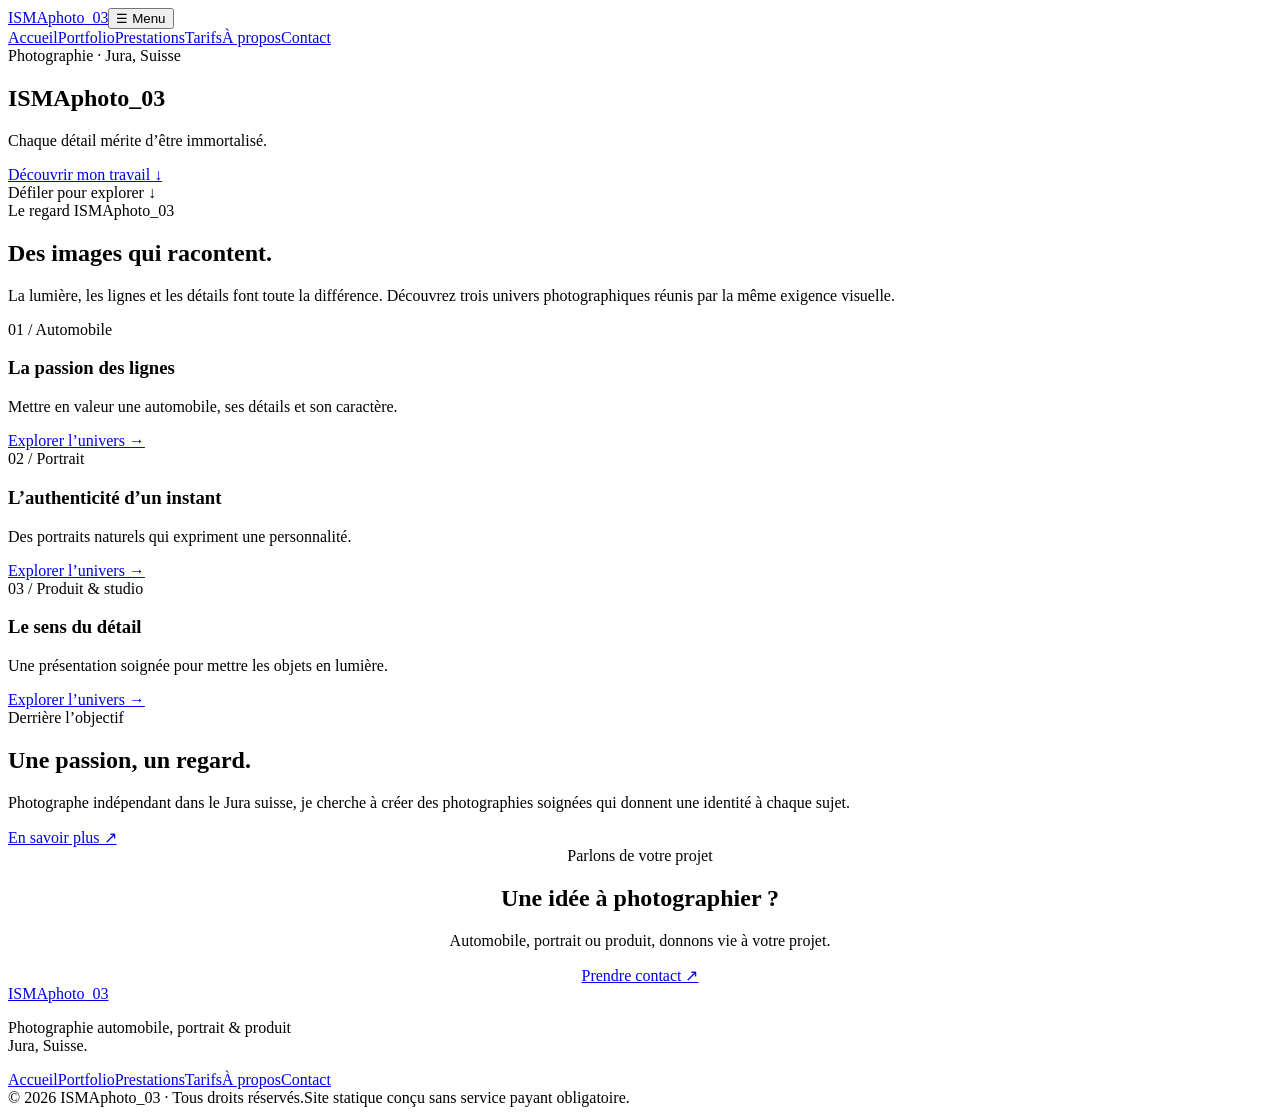
==== index.html @ d9acc0a9 "Add files via upload" ====
<!doctype html><html lang="fr-CH"><head><meta charset="utf-8"><meta name="viewport" content="width=device-width, initial-scale=1"><meta name="theme-color" content="#101113"><meta name="description" content="Photographe indépendant dans le Jura suisse, ISMAphoto_03 : automobile, portrait, photographie de produits."><title>Accueil | ISMAphoto_03</title><link rel="stylesheet" href="assets/style.css"><link rel="icon" href="assets/favicon.svg" type="image/svg+xml"></head><body><header class="header "><div class="container nav"><a class="brand" href="index.html" aria-label="Retour à l’accueil">ISMA<span>photo</span>_03</a><button class="menu-toggle" aria-label="Ouvrir le menu" aria-expanded="false" aria-controls="navigation">☰ Menu</button><nav id="navigation" class="nav-links" aria-label="Navigation principale"><a href="index.html" aria-current="page">Accueil</a><a href="portfolio.html" >Portfolio</a><a href="prestations.html" >Prestations</a><a href="tarifs.html" >Tarifs</a><a href="apropos.html" >À propos</a><a href="contact.html" >Contact</a></nav></div></header><main><section class="hero"><div class="hero-content"><span class="eyebrow">Photographie · Jura, Suisse</span><h1>ISMAphoto_03</h1><p class="lead">Chaque détail mérite d’être immortalisé.</p><a href="#univers" class="btn">Découvrir mon travail ↓</a></div><span class="scroll-hint">Défiler pour explorer ↓</span></section><section id="univers" class="section"><div class="container"><div class="section-intro"><span class="eyebrow">Le regard ISMAphoto_03</span><h2>Des images qui racontent.</h2><p class="muted">La lumière, les lignes et les détails font toute la différence. Découvrez trois univers photographiques réunis par la même exigence visuelle.</p></div><div class="grid"><article class="card"><div class="media visual-auto"></div><div class="body"><span class="tag">01 / Automobile</span><h3>La passion des lignes</h3><p>Mettre en valeur une automobile, ses détails et son caractère.</p><a class="small-link" href="portfolio.html#automobile">Explorer l’univers →</a></div></article><article class="card"><div class="media visual-portrait"></div><div class="body"><span class="tag">02 / Portrait</span><h3>L’authenticité d’un instant</h3><p>Des portraits naturels qui expriment une personnalité.</p><a class="small-link" href="portfolio.html#portrait">Explorer l’univers →</a></div></article><article class="card"><div class="media visual-product"></div><div class="body"><span class="tag">03 / Produit &amp; studio</span><h3>Le sens du détail</h3><p>Une présentation soignée pour mettre les objets en lumière.</p><a class="small-link" href="portfolio.html#produit">Explorer l’univers →</a></div></article></div></div></section><section class="section alt"><div class="container split"><div class="split-art" role="img" aria-label="Illustration automobile temporaire"></div><div><span class="eyebrow">Derrière l’objectif</span><h2>Une passion, un regard.</h2><p class="muted">Photographe indépendant dans le Jura suisse, je cherche à créer des photographies soignées qui donnent une identité à chaque sujet.</p><a class="btn outline" href="apropos.html">En savoir plus ↗</a></div></div></section><section class="section alt"><div class="container" style="text-align:center"><span class="eyebrow">Parlons de votre projet</span><h2>Une idée à photographier ?</h2><p class="muted">Automobile, portrait ou produit, donnons vie à votre projet.</p><a class="btn" href="contact.html">Prendre contact ↗</a></div></section></main><footer class="footer"><div class="container"><div class="footer-main"><div><a class="brand" href="index.html">ISMA<span>photo</span>_03</a><p class="muted">Photographie automobile, portrait &amp; produit<br>Jura, Suisse.</p></div><nav class="footer-nav" aria-label="Liens secondaires"><a href="index.html" aria-current="page">Accueil</a><a href="portfolio.html" >Portfolio</a><a href="prestations.html" >Prestations</a><a href="tarifs.html" >Tarifs</a><a href="apropos.html" >À propos</a><a href="contact.html" >Contact</a></nav></div><div class="footer-bottom"><span>© <span id="year">2026</span> ISMAphoto_03 · Tous droits réservés.</span><span>Site statique conçu sans service payant obligatoire.</span></div></div></footer><script src="assets/script.js" defer></script><script>document.getElementById('year').textContent=new Date().getFullYear()</script></body></html>
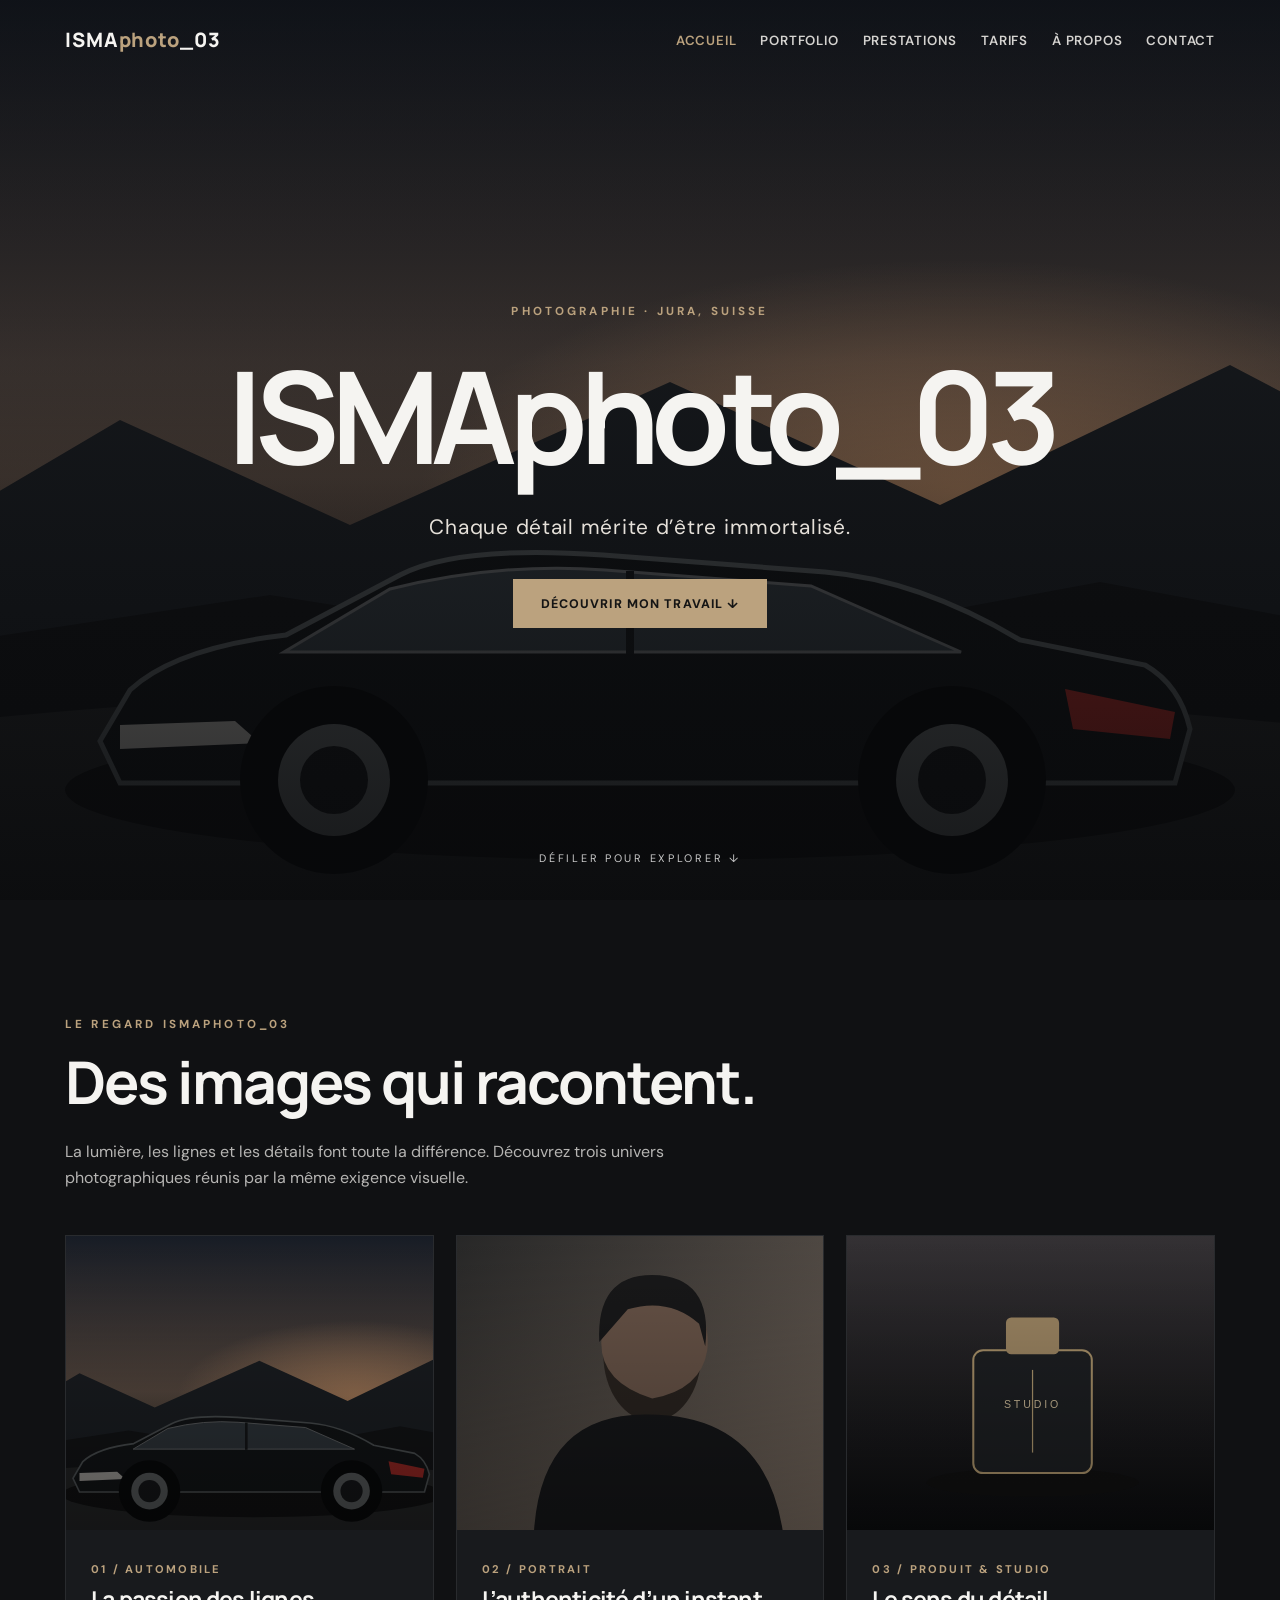
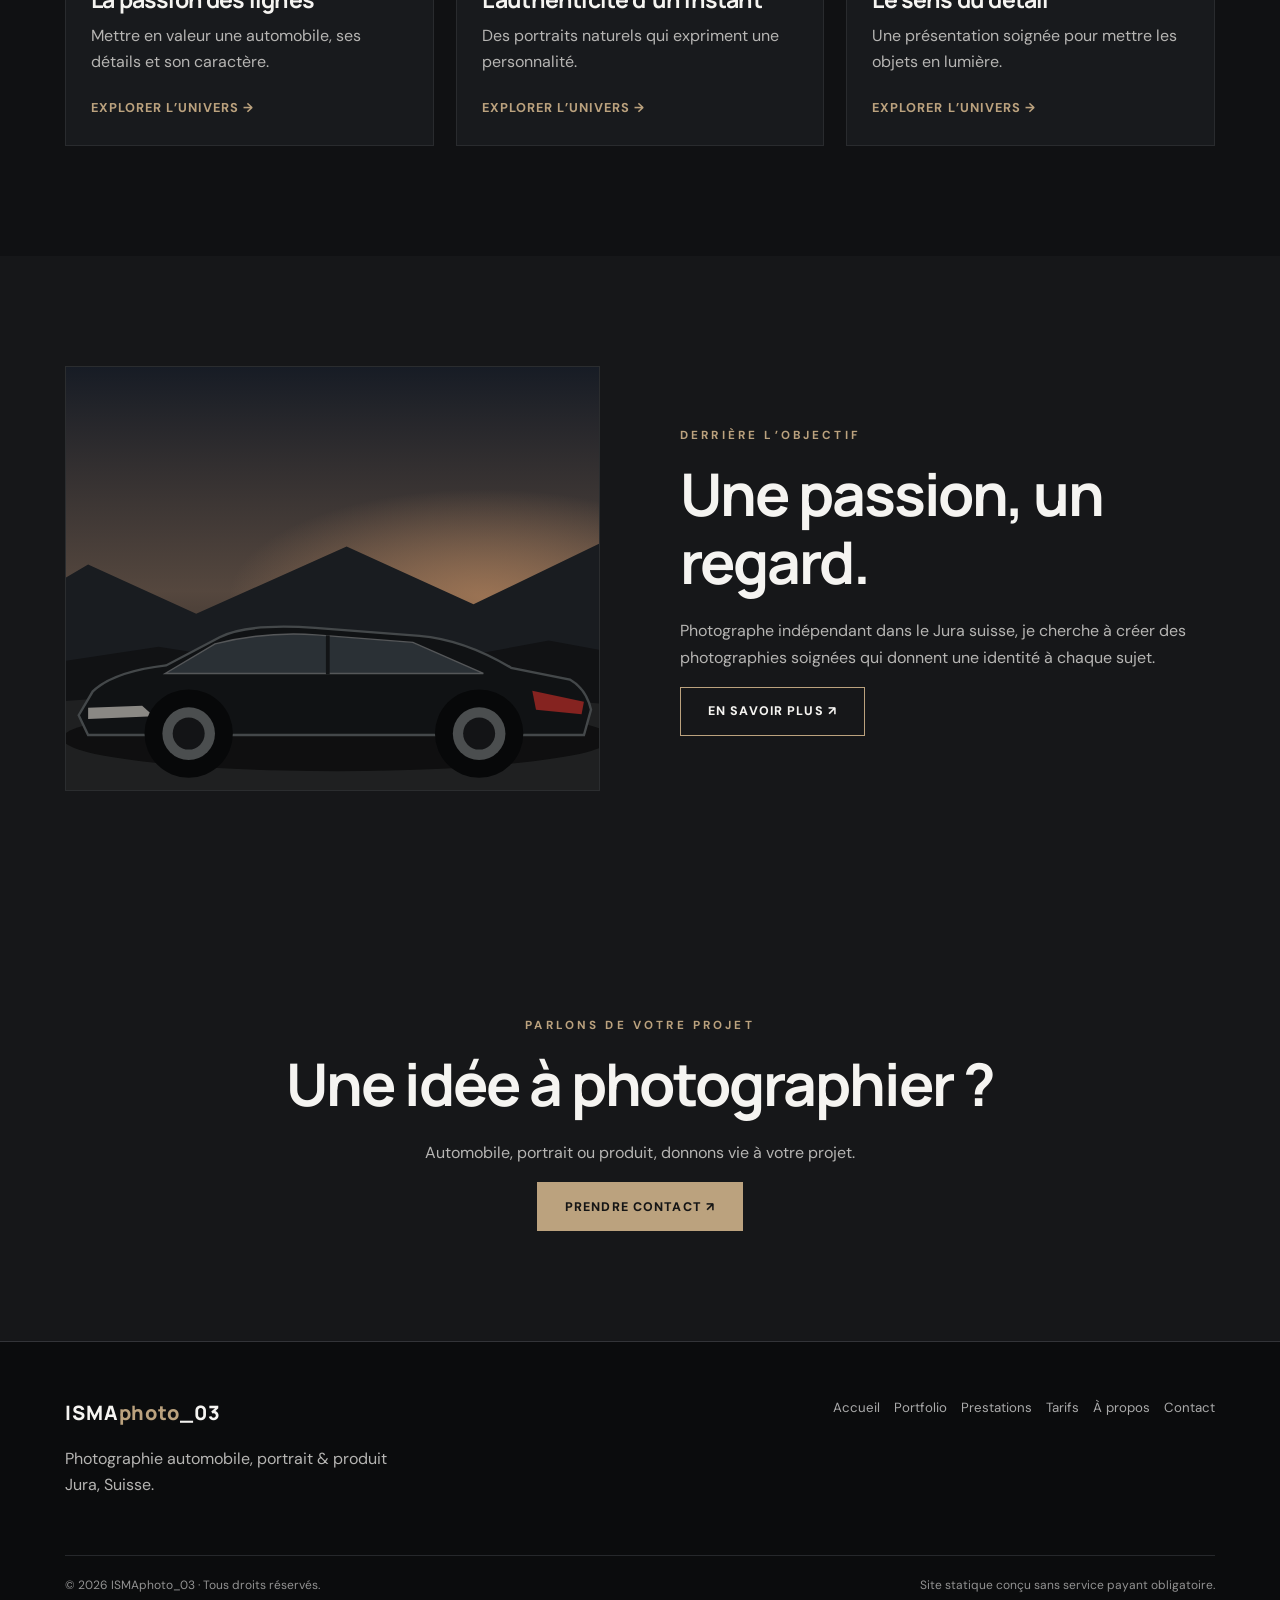
==== commit c06cb06f: "Add files via upload" ====
--- a/index.html
+++ b/index.html
@@ -1 +1,24 @@
-<!doctype html><html lang="fr-CH"><head><meta charset="utf-8"><meta name="viewport" content="width=device-width, initial-scale=1"><meta name="theme-color" content="#101113"><meta name="description" content="Photographe indépendant dans le Jura suisse, ISMAphoto_03 : automobile, portrait, photographie de produits."><title>Accueil | ISMAphoto_03</title><link rel="stylesheet" href="assets/style.css"><link rel="icon" href="assets/favicon.svg" type="image/svg+xml"></head><body><header class="header "><div class="container nav"><a class="brand" href="index.html" aria-label="Retour à l’accueil">ISMA<span>photo</span>_03</a><button class="menu-toggle" aria-label="Ouvrir le menu" aria-expanded="false" aria-controls="navigation">☰ Menu</button><nav id="navigation" class="nav-links" aria-label="Navigation principale"><a href="index.html" aria-current="page">Accueil</a><a href="portfolio.html" >Portfolio</a><a href="prestations.html" >Prestations</a><a href="tarifs.html" >Tarifs</a><a href="apropos.html" >À propos</a><a href="contact.html" >Contact</a></nav></div></header><main><section class="hero"><div class="hero-content"><span class="eyebrow">Photographie · Jura, Suisse</span><h1>ISMAphoto_03</h1><p class="lead">Chaque détail mérite d’être immortalisé.</p><a href="#univers" class="btn">Découvrir mon travail ↓</a></div><span class="scroll-hint">Défiler pour explorer ↓</span></section><section id="univers" class="section"><div class="container"><div class="section-intro"><span class="eyebrow">Le regard ISMAphoto_03</span><h2>Des images qui racontent.</h2><p class="muted">La lumière, les lignes et les détails font toute la différence. Découvrez trois univers photographiques réunis par la même exigence visuelle.</p></div><div class="grid"><article class="card"><div class="media visual-auto"></div><div class="body"><span class="tag">01 / Automobile</span><h3>La passion des lignes</h3><p>Mettre en valeur une automobile, ses détails et son caractère.</p><a class="small-link" href="portfolio.html#automobile">Explorer l’univers →</a></div></article><article class="card"><div class="media visual-portrait"></div><div class="body"><span class="tag">02 / Portrait</span><h3>L’authenticité d’un instant</h3><p>Des portraits naturels qui expriment une personnalité.</p><a class="small-link" href="portfolio.html#portrait">Explorer l’univers →</a></div></article><article class="card"><div class="media visual-product"></div><div class="body"><span class="tag">03 / Produit &amp; studio</span><h3>Le sens du détail</h3><p>Une présentation soignée pour mettre les objets en lumière.</p><a class="small-link" href="portfolio.html#produit">Explorer l’univers →</a></div></article></div></div></section><section class="section alt"><div class="container split"><div class="split-art" role="img" aria-label="Illustration automobile temporaire"></div><div><span class="eyebrow">Derrière l’objectif</span><h2>Une passion, un regard.</h2><p class="muted">Photographe indépendant dans le Jura suisse, je cherche à créer des photographies soignées qui donnent une identité à chaque sujet.</p><a class="btn outline" href="apropos.html">En savoir plus ↗</a></div></div></section><section class="section alt"><div class="container" style="text-align:center"><span class="eyebrow">Parlons de votre projet</span><h2>Une idée à photographier ?</h2><p class="muted">Automobile, portrait ou produit, donnons vie à votre projet.</p><a class="btn" href="contact.html">Prendre contact ↗</a></div></section></main><footer class="footer"><div class="container"><div class="footer-main"><div><a class="brand" href="index.html">ISMA<span>photo</span>_03</a><p class="muted">Photographie automobile, portrait &amp; produit<br>Jura, Suisse.</p></div><nav class="footer-nav" aria-label="Liens secondaires"><a href="index.html" aria-current="page">Accueil</a><a href="portfolio.html" >Portfolio</a><a href="prestations.html" >Prestations</a><a href="tarifs.html" >Tarifs</a><a href="apropos.html" >À propos</a><a href="contact.html" >Contact</a></nav></div><div class="footer-bottom"><span>© <span id="year">2026</span> ISMAphoto_03 · Tous droits réservés.</span><span>Site statique conçu sans service payant obligatoire.</span></div></div></footer><script src="assets/script.js" defer></script><script>document.getElementById('year').textContent=new Date().getFullYear()</script></body></html>+<!doctype html><html lang="fr-CH"><head><meta charset="utf-8"><meta name="viewport" content="width=device-width, initial-scale=1"><meta name="theme-color" content="#101113"><meta name="description" content="Photographe indépendant dans le Jura suisse, ISMAphoto_03 : automobile, portrait, photographie de produits."><title>Accueil | ISMAphoto_03</title><link rel="stylesheet" href="assets/style.css"><link rel="icon" href="assets/favicon.svg" type="image/svg+xml"></head><body><header class="header "><div class="container nav"><a class="brand" href="index.html" aria-label="Retour à l’accueil">ISMA<span>photo</span>_03</a><button class="menu-toggle" aria-label="Ouvrir le menu" aria-expanded="false" aria-controls="navigation">☰ Menu</button><nav id="navigation" class="nav-links" aria-label="Navigation principale"><a href="index.html" aria-current="page">Accueil</a><a href="portfolio.html" >Portfolio</a><a href="prestations.html" >Prestations</a><a href="tarifs.html" >Tarifs</a><a href="apropos.html" >À propos</a><a href="contact.html" >Contact</a></nav></div></header><main><section class="hero" id="hero-accueil" aria-label="Photographie principale ISMAphoto_03"><div class="hero-content"><span class="eyebrow">Photographie · Jura, Suisse</span><h1>ISMAphoto_03</h1><p class="lead">Chaque détail mérite d’être immortalisé.</p><a href="#univers" class="btn">Découvrir mon travail ↓</a></div><span class="scroll-hint">Défiler pour explorer ↓</span></section><section id="univers" class="section"><div class="container"><div class="section-intro"><span class="eyebrow">Le regard ISMAphoto_03</span><h2>Des images qui racontent.</h2><p class="muted">La lumière, les lignes et les détails font toute la différence. Découvrez trois univers photographiques réunis par la même exigence visuelle.</p></div><div class="grid"><article class="card"><div class="media visual-auto"></div><div class="body"><span class="tag">01 / Automobile</span><h3>La passion des lignes</h3><p>Mettre en valeur une automobile, ses détails et son caractère.</p><a class="small-link" href="portfolio.html#automobile">Explorer l’univers →</a></div></article><article class="card"><div class="media visual-portrait"></div><div class="body"><span class="tag">02 / Portrait</span><h3>L’authenticité d’un instant</h3><p>Des portraits naturels qui expriment une personnalité.</p><a class="small-link" href="portfolio.html#portrait">Explorer l’univers →</a></div></article><article class="card"><div class="media visual-product"></div><div class="body"><span class="tag">03 / Produit &amp; studio</span><h3>Le sens du détail</h3><p>Une présentation soignée pour mettre les objets en lumière.</p><a class="small-link" href="portfolio.html#produit">Explorer l’univers →</a></div></article></div></div></section><section class="section alt"><div class="container split"><div class="split-art" role="img" aria-label="Illustration automobile temporaire"></div><div><span class="eyebrow">Derrière l’objectif</span><h2>Une passion, un regard.</h2><p class="muted">Photographe indépendant dans le Jura suisse, je cherche à créer des photographies soignées qui donnent une identité à chaque sujet.</p><a class="btn outline" href="apropos.html">En savoir plus ↗</a></div></div></section><section class="section alt"><div class="container" style="text-align:center"><span class="eyebrow">Parlons de votre projet</span><h2>Une idée à photographier ?</h2><p class="muted">Automobile, portrait ou produit, donnons vie à votre projet.</p><a class="btn" href="contact.html">Prendre contact ↗</a></div></section></main><footer class="footer"><div class="container"><div class="footer-main"><div><a class="brand" href="index.html">ISMA<span>photo</span>_03</a><p class="muted">Photographie automobile, portrait &amp; produit<br>Jura, Suisse.</p></div><nav class="footer-nav" aria-label="Liens secondaires"><a href="index.html" aria-current="page">Accueil</a><a href="portfolio.html" >Portfolio</a><a href="prestations.html" >Prestations</a><a href="tarifs.html" >Tarifs</a><a href="apropos.html" >À propos</a><a href="contact.html" >Contact</a></nav></div><div class="footer-bottom"><span>© <span id="year">2026</span> ISMAphoto_03 · Tous droits réservés.</span><span>Site statique conçu sans service payant obligatoire.</span></div></div></footer><script src="assets/script.js" defer></script><script>
+/* La photo de couverture est pilotée par Pages CMS via data/accueil.json.
+   Sans photo sélectionnée, on conserve automatiquement l’illustration existante. */
+(async function () {
+  const hero = document.getElementById('hero-accueil');
+  if (!hero) return;
+  try {
+    const response = await fetch('data/accueil.json', { cache: 'no-cache' });
+    if (!response.ok) return;
+    const settings = await response.json();
+    const path = typeof settings.photo === 'string' ? settings.photo.trim() : '';
+    // Les médias proviennent uniquement du dossier public /images configuré dans Pages CMS.
+    if (!/^\/images\/[a-zA-Z0-9_./% -]+\.(?:jpg|jpeg|png|webp|avif)$/i.test(path) || path.includes('..')) return;
+    const photo = new Image();
+    photo.onload = () => {
+      hero.style.backgroundImage = 'url(' + JSON.stringify(path) + ')';
+      if (typeof settings.description === 'string' && settings.description.trim()) {
+        hero.setAttribute('aria-label', settings.description.trim());
+      }
+    };
+    photo.src = path;
+  } catch (_) { /* Garde l’image d’origine si la configuration manque. */ }
+})();
+</script><script>document.getElementById('year').textContent=new Date().getFullYear()</script></body></html>
--- a/assets/style.css
+++ b/assets/style.css
@@ -0,0 +1,2 @@
+@import url('https://fonts.googleapis.com/css2?family=DM+Sans:wght@400;500;600;700&family=Manrope:wght@400;500;600;700;800&display=swap');
+:root{color-scheme:dark;--bg:#101113;--panel:#181a1d;--line:#333438;--text:#f5f4f1;--muted:#b6b5b3;--gold:#bba27e}*{box-sizing:border-box}html{scroll-behavior:smooth}body{margin:0;background:var(--bg);color:var(--text);font-family:'DM Sans',Arial,sans-serif;line-height:1.65}a{color:inherit;text-decoration:none}button,input,textarea{font:inherit}a:focus-visible,button:focus-visible{outline:2px solid var(--gold);outline-offset:5px}.container{width:min(1150px,90%);margin:auto}.header{height:82px;position:fixed;inset:0 0 auto;z-index:100;display:flex;align-items:center;transition:background .3s,border-color .3s;border-bottom:1px solid transparent}.header.scrolled,.header.open,.header.inner{background:rgba(15,16,18,.97);border-color:var(--line);backdrop-filter:blur(12px)}.nav{display:flex;align-items:center;justify-content:space-between;gap:30px}.brand{font-family:Manrope,Arial,sans-serif;font-size:1.24rem;font-weight:800;letter-spacing:.045em;white-space:nowrap}.brand span{color:var(--gold)}.nav-links{display:flex;align-items:center;gap:24px}.nav-links a{font-size:.83rem;font-weight:600;letter-spacing:.06em;color:#d5d3d0;text-transform:uppercase;transition:color .2s}.nav-links a:hover,.nav-links a[aria-current=page]{color:var(--gold)}.menu-toggle{display:none;background:transparent;border:1px solid #666;color:white;padding:9px 13px;cursor:pointer}.hero{height:100svh;min-height:590px;position:relative;display:grid;place-items:center;text-align:center;isolation:isolate;background:#15191b url('hero.svg') center/cover no-repeat}.hero:before{content:'';position:absolute;inset:0;background:linear-gradient(180deg,rgba(7,8,10,.48),rgba(7,8,10,.26) 40%,rgba(7,8,10,.78));z-index:-1}.hero-content{padding:100px 24px 75px;max-width:900px}.eyebrow{text-transform:uppercase;letter-spacing:.27em;font-size:.73rem;font-weight:700;color:var(--gold)}h1,h2,h3{font-family:Manrope,Arial,sans-serif;line-height:1.16;letter-spacing:-.035em}h1{font-size:clamp(3.7rem,10vw,8.4rem);margin:18px 0 18px;font-weight:700;letter-spacing:-.065em}h2{font-size:clamp(2.2rem,4.6vw,4.2rem);margin:12px 0 22px}h3{font-size:1.45rem;margin:5px 0 10px}.hero .lead{font-size:clamp(1rem,2vw,1.3rem);color:#e5e0d9;letter-spacing:.035em;margin-bottom:35px}.btn{display:inline-flex;align-items:center;justify-content:center;gap:10px;min-height:49px;padding:12px 27px;border:1px solid var(--gold);background:var(--gold);color:#151515;font-size:.78rem;font-weight:800;letter-spacing:.09em;text-transform:uppercase;transition:transform .2s,background .2s;cursor:pointer}.btn:hover{transform:translateY(-2px);background:#d5bc98}.btn.outline{background:transparent;color:var(--text)}.btn.outline:hover{background:rgba(187,162,126,.15)}.scroll-hint{position:absolute;bottom:32px;left:0;right:0;text-align:center;letter-spacing:.25em;font-size:.68rem;text-transform:uppercase;color:#ccc}.section{padding:110px 0}.section.alt{background:#161719}.muted{color:var(--muted)}.section-intro{max-width:700px;margin-bottom:44px}.grid{display:grid;grid-template-columns:repeat(3,minmax(0,1fr));gap:22px}.card{background:var(--panel);border:1px solid #292b2e;overflow:hidden}.card .body{padding:25px}.card p{margin:0 0 18px;color:var(--muted)}.card .media{aspect-ratio:5/4;background-position:center;background-size:cover;position:relative;display:flex;align-items:flex-end;padding:15px}.card .media:after{content:'';position:absolute;inset:0;background:linear-gradient(transparent,rgba(0,0,0,.35));pointer-events:none}.visual-auto{background-image:url('hero.svg')}.visual-portrait{background-image:url('portrait.svg')}.visual-product{background-image:url('produit.svg')}.small-link{font-size:.8rem;letter-spacing:.08em;font-weight:700;text-transform:uppercase;color:var(--gold)}.small-link:hover{text-decoration:underline}.split{display:grid;grid-template-columns:1fr 1fr;gap:80px;align-items:center}.split-art{min-height:425px;background:#222 url('hero.svg') center/cover;border:1px solid #2b2d2f}.tag{font-size:.7rem;text-transform:uppercase;letter-spacing:.2em;color:var(--gold);font-weight:700}.page-head{padding:190px 0 85px;background:radial-gradient(ellipse at 80% 5%,#35302c 0,transparent 48%),#161719;border-bottom:1px solid var(--line)}.page-head h1{font-size:clamp(3.2rem,7vw,6rem);margin:15px 0 20px}.page-head p{max-width:660px;color:#c9c6c2;font-size:1.1rem}.portfolio-filters{display:flex;gap:12px;flex-wrap:wrap;margin-bottom:30px}.filter{background:transparent;color:#ccc;border:1px solid #444;padding:10px 16px;cursor:pointer}.filter.active,.filter:hover{border-color:var(--gold);color:var(--gold)}.masonry{display:grid;grid-template-columns:repeat(3,1fr);gap:18px}.shot{position:relative;display:block;aspect-ratio:4/5;background:#26282b;background-size:cover;background-position:center;overflow:hidden}.shot:nth-child(3n+2){aspect-ratio:4/4}.shot .label{position:absolute;bottom:0;left:0;right:0;padding:45px 20px 18px;background:linear-gradient(transparent,rgba(0,0,0,.85));font-weight:700;letter-spacing:.05em}.notice{padding:28px;border:1px solid #60523f;background:#24201a}.notice p{margin:7px 0 0}.feature-list{padding:0;list-style:none}.feature-list li{border-bottom:1px solid var(--line);padding:18px 0;display:flex;justify-content:space-between;gap:15px}.feature-list li:after{content:'↗';color:var(--gold)}.contact-links{display:grid;grid-template-columns:repeat(3,1fr);gap:15px}.contact-box{padding:28px;background:var(--panel);border:1px solid var(--line);min-height:150px;overflow-wrap:anywhere}.contact-box strong{display:block;margin-bottom:15px;color:var(--gold);letter-spacing:.08em;text-transform:uppercase;font-size:.75rem}.pdf-box{padding:45px;border:1px solid var(--line);background:var(--panel);display:flex;justify-content:space-between;align-items:center;gap:25px;flex-wrap:wrap}.pdf-box p{margin:6px 0 0;color:var(--muted)}.footer{background:#0b0c0d;padding:55px 0 28px;border-top:1px solid var(--line)}.footer-main{display:flex;justify-content:space-between;gap:30px;flex-wrap:wrap}.footer-nav{display:flex;gap:14px;flex-wrap:wrap;font-size:.83rem;color:#aaa}.footer-bottom{border-top:1px solid #26282b;margin-top:40px;padding-top:20px;display:flex;justify-content:space-between;gap:15px;flex-wrap:wrap;color:#929292;font-size:.75rem}::selection{background:var(--gold);color:#111}@media(max-width:850px){.menu-toggle{display:block}.nav-links{display:none;position:absolute;top:81px;left:0;right:0;padding:25px 5%;background:#131416;flex-direction:column;align-items:flex-start;border-bottom:1px solid var(--line)}.header.open .nav-links{display:flex}.grid,.contact-links{grid-template-columns:1fr 1fr}.split{gap:35px}}@media(max-width:600px){.header{height:70px}.nav-links{top:69px}.brand{font-size:1.08rem}.hero{min-height:530px}.hero h1{font-size:clamp(2.85rem,11vw,4.1rem)}.hero .lead{font-size:1rem}.section{padding:70px 0}.grid,.contact-links,.split,.masonry{grid-template-columns:1fr}.shot{aspect-ratio:6/5!important}.page-head{padding:130px 0 55px}.page-head h1{font-size:3rem}.split-art{min-height:310px}.pdf-box{padding:24px}}
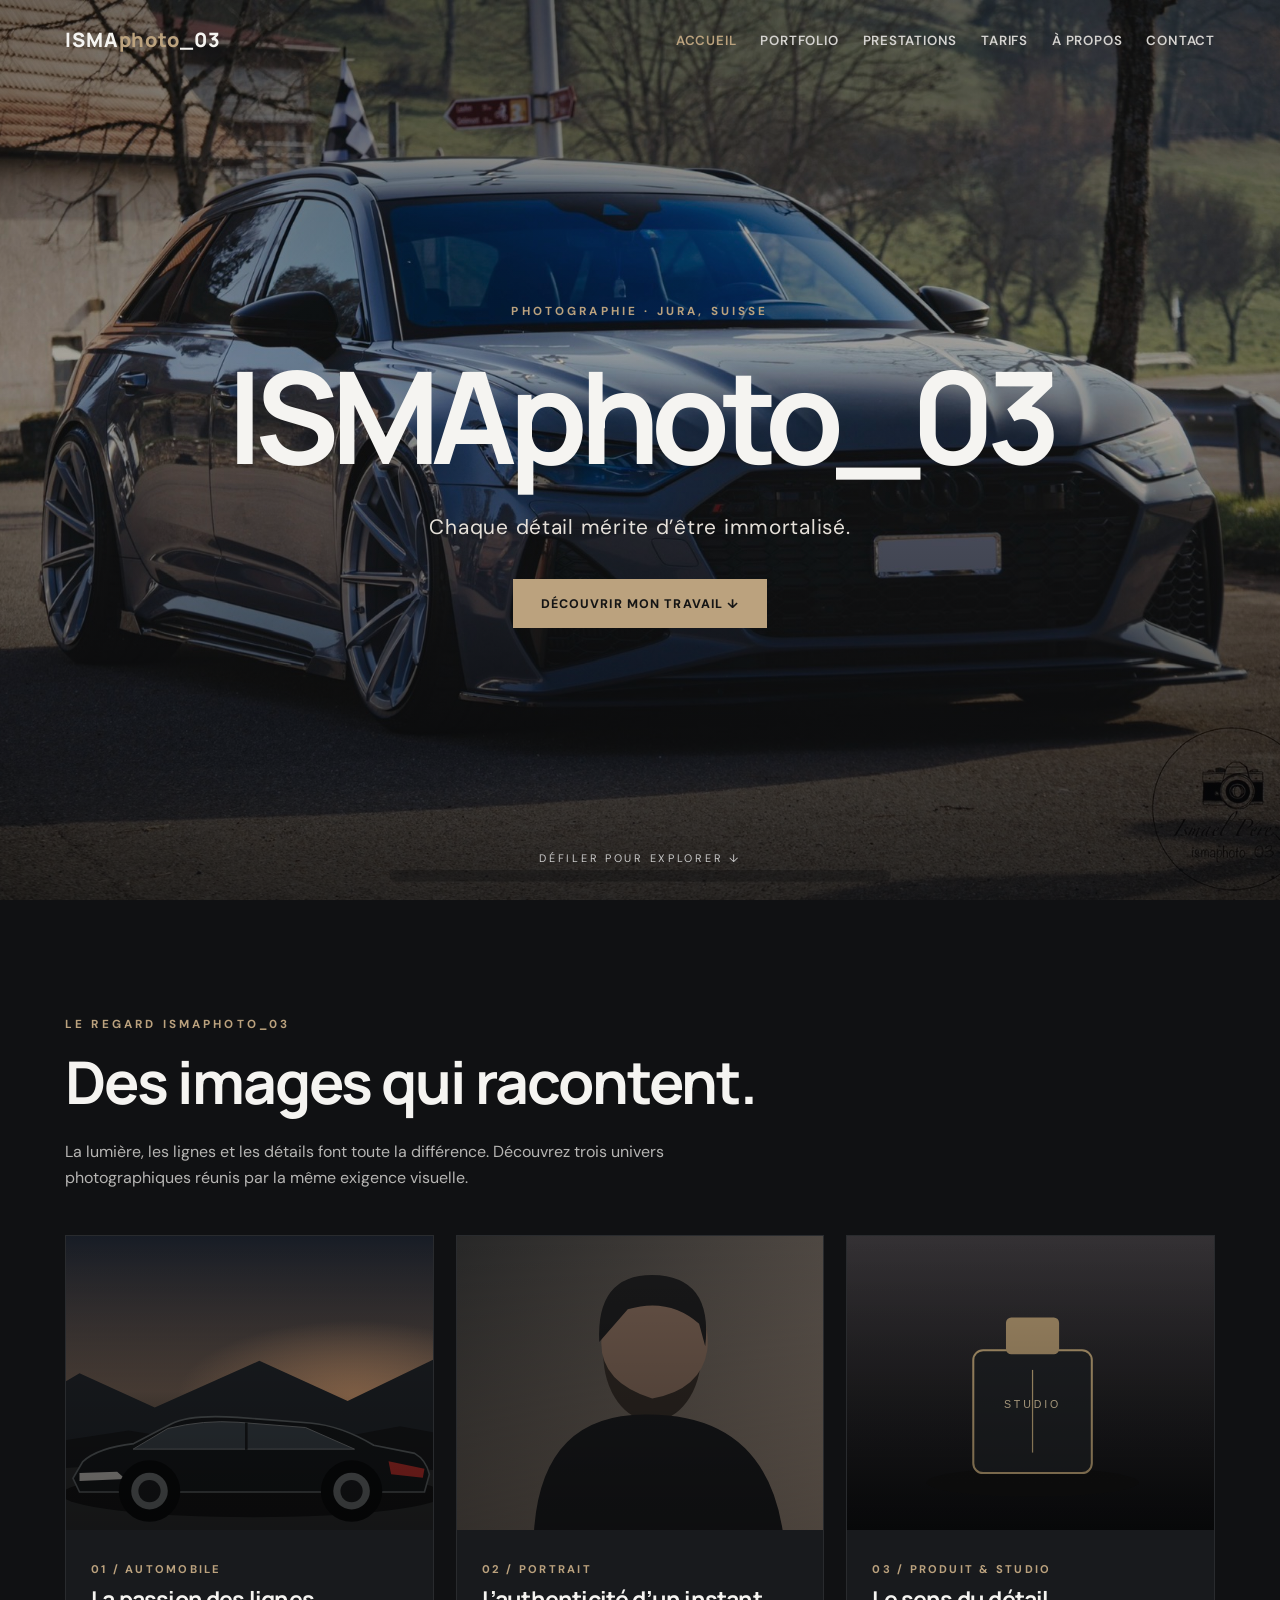
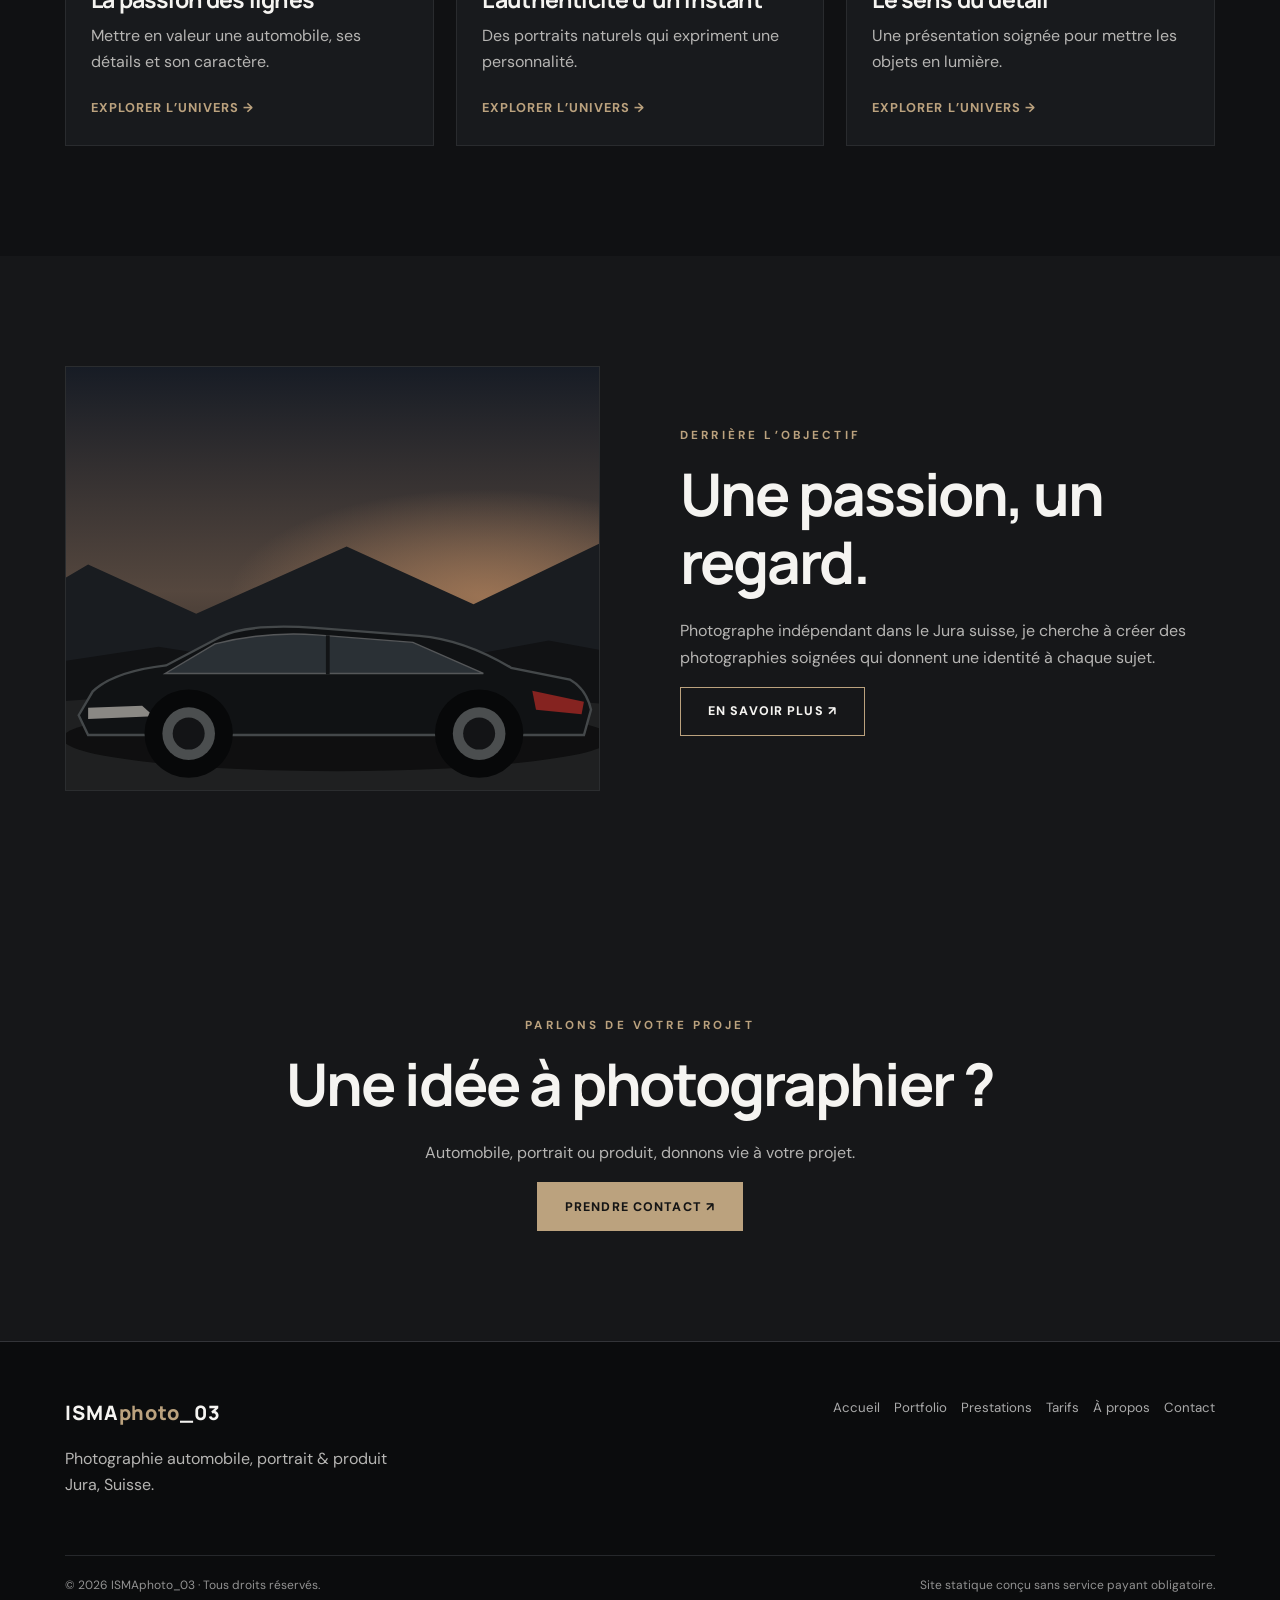
==== commit 10229e67: "Add files via upload" ====
--- a/index.html
+++ b/index.html
@@ -21,4 +21,27 @@
     photo.src = path;
   } catch (_) { /* Garde l’image d’origine si la configuration manque. */ }
 })();
+
+/* Les trois images de catégories sont réglables depuis Pages CMS.
+   Si un champ est vide ou qu'une image est inaccessible, l'illustration d'origine reste affichée. */
+(async function () {
+  try {
+    const response = await fetch('data/accueil.json', { cache: 'no-cache' });
+    if (!response.ok) return;
+    const settings = await response.json();
+    const categories = [
+      ['photo_automobile', '.visual-auto'],
+      ['photo_portrait', '.visual-portrait'],
+      ['photo_produit', '.visual-product']
+    ];
+    for (const [field, selector] of categories) {
+      const element = document.querySelector('#univers ' + selector);
+      const path = typeof settings[field] === 'string' ? settings[field].trim() : '';
+      if (!element || !/^\/images\/[a-zA-Z0-9_./% -]+\.(?:jpg|jpeg|png|webp|avif)$/i.test(path) || path.includes('..')) continue;
+      const picture = new Image();
+      picture.onload = () => { element.style.backgroundImage = 'url(' + JSON.stringify(path) + ')'; };
+      picture.src = path;
+    }
+  } catch (_) { /* Les illustrations d'origine restent visibles. */ }
+})();
 </script><script>document.getElementById('year').textContent=new Date().getFullYear()</script></body></html>
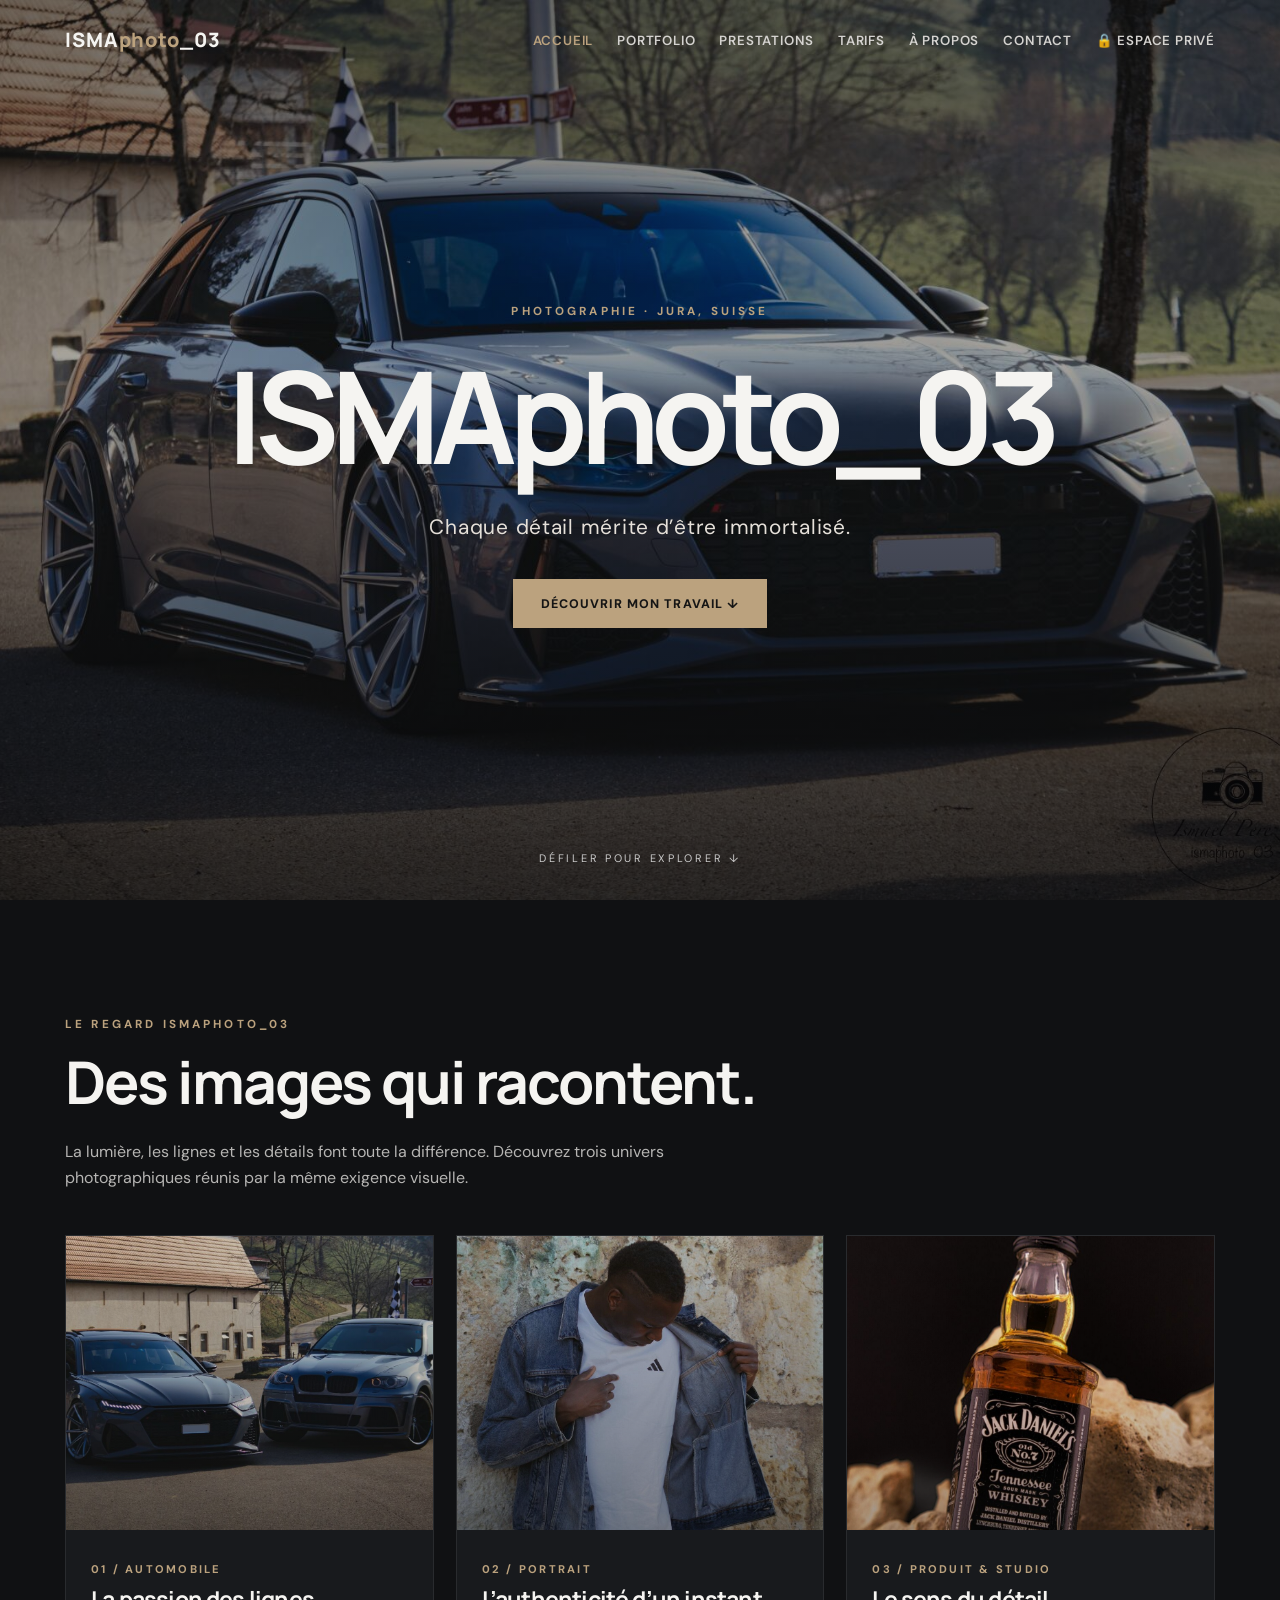
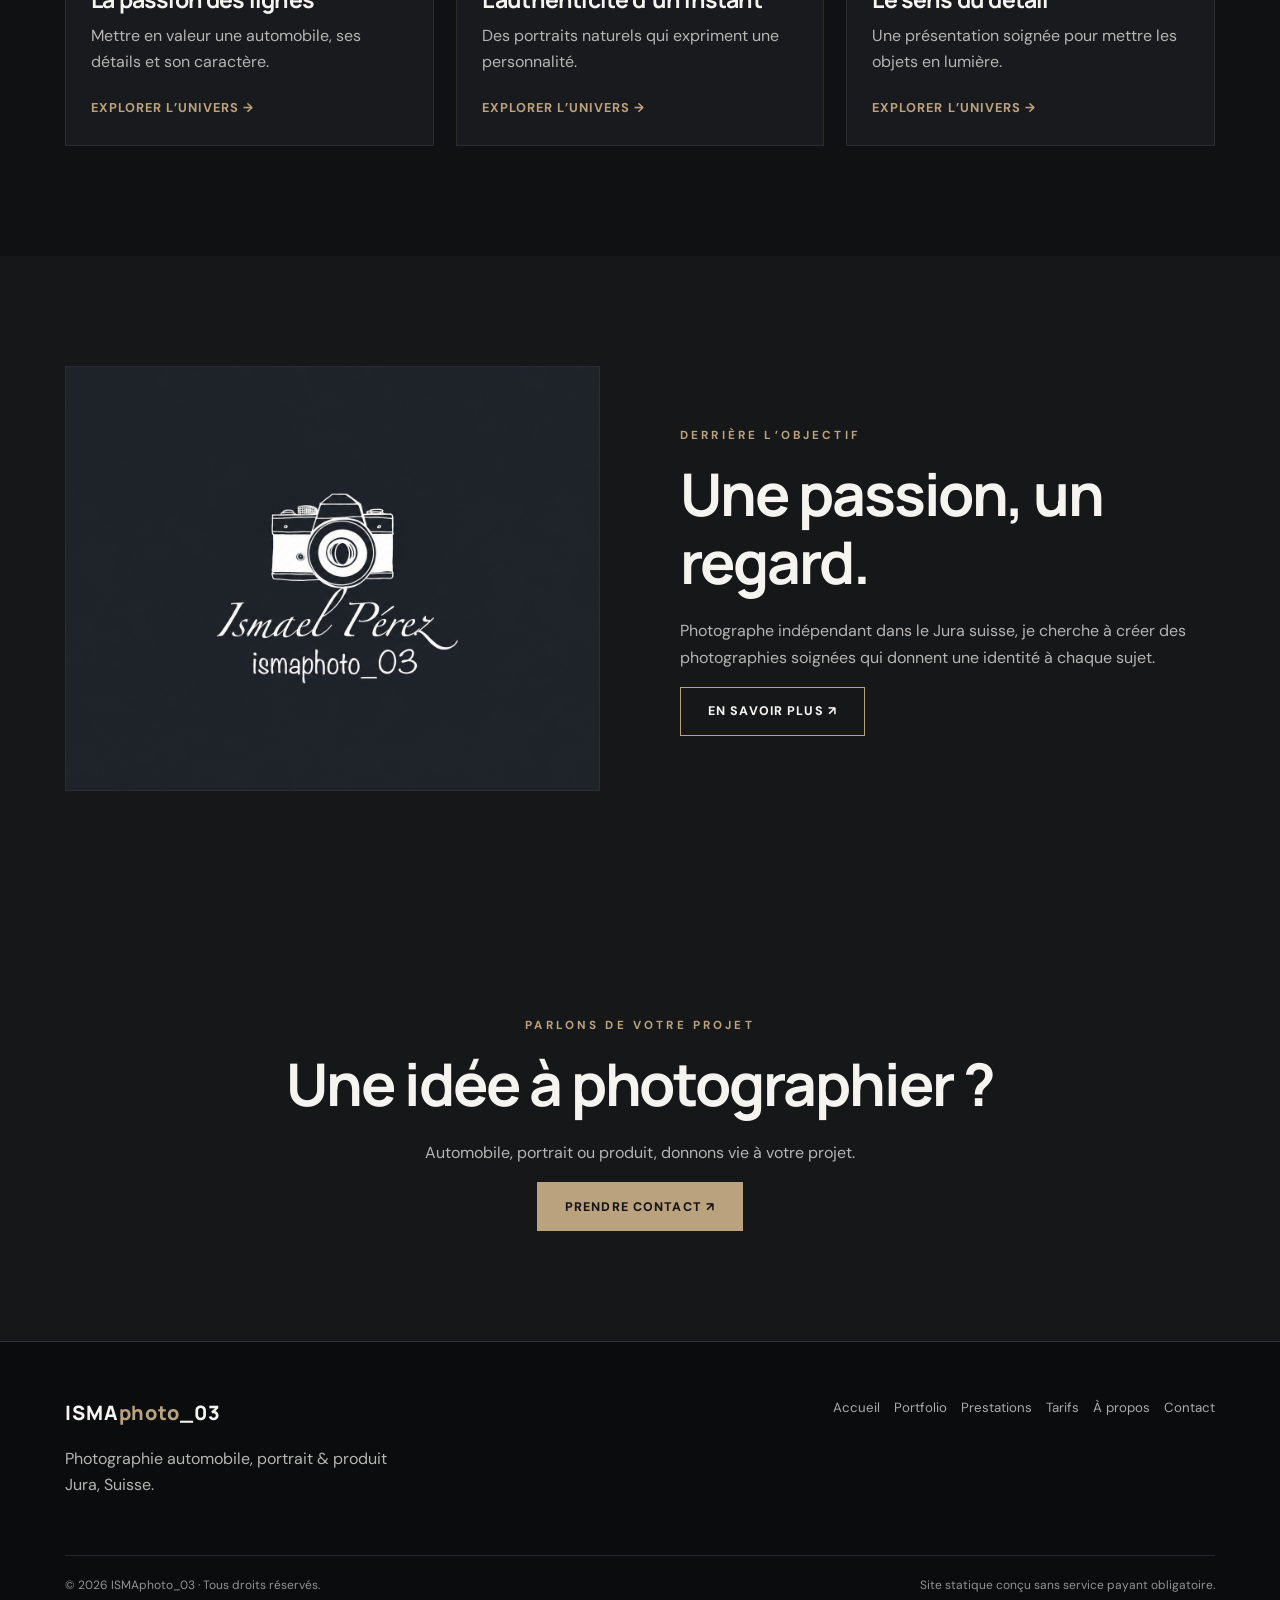
==== commit 86aa24df: "Add files via upload" ====
--- a/index.html
+++ b/index.html
@@ -1,4 +1,4 @@
-<!doctype html><html lang="fr-CH"><head><meta charset="utf-8"><meta name="viewport" content="width=device-width, initial-scale=1"><meta name="theme-color" content="#101113"><meta name="description" content="Photographe indépendant dans le Jura suisse, ISMAphoto_03 : automobile, portrait, photographie de produits."><title>Accueil | ISMAphoto_03</title><link rel="stylesheet" href="assets/style.css"><link rel="icon" href="assets/favicon.svg" type="image/svg+xml"></head><body><header class="header "><div class="container nav"><a class="brand" href="index.html" aria-label="Retour à l’accueil">ISMA<span>photo</span>_03</a><button class="menu-toggle" aria-label="Ouvrir le menu" aria-expanded="false" aria-controls="navigation">☰ Menu</button><nav id="navigation" class="nav-links" aria-label="Navigation principale"><a href="index.html" aria-current="page">Accueil</a><a href="portfolio.html" >Portfolio</a><a href="prestations.html" >Prestations</a><a href="tarifs.html" >Tarifs</a><a href="apropos.html" >À propos</a><a href="contact.html" >Contact</a></nav></div></header><main><section class="hero" id="hero-accueil" aria-label="Photographie principale ISMAphoto_03"><div class="hero-content"><span class="eyebrow">Photographie · Jura, Suisse</span><h1>ISMAphoto_03</h1><p class="lead">Chaque détail mérite d’être immortalisé.</p><a href="#univers" class="btn">Découvrir mon travail ↓</a></div><span class="scroll-hint">Défiler pour explorer ↓</span></section><section id="univers" class="section"><div class="container"><div class="section-intro"><span class="eyebrow">Le regard ISMAphoto_03</span><h2>Des images qui racontent.</h2><p class="muted">La lumière, les lignes et les détails font toute la différence. Découvrez trois univers photographiques réunis par la même exigence visuelle.</p></div><div class="grid"><article class="card"><div class="media visual-auto"></div><div class="body"><span class="tag">01 / Automobile</span><h3>La passion des lignes</h3><p>Mettre en valeur une automobile, ses détails et son caractère.</p><a class="small-link" href="portfolio.html#automobile">Explorer l’univers →</a></div></article><article class="card"><div class="media visual-portrait"></div><div class="body"><span class="tag">02 / Portrait</span><h3>L’authenticité d’un instant</h3><p>Des portraits naturels qui expriment une personnalité.</p><a class="small-link" href="portfolio.html#portrait">Explorer l’univers →</a></div></article><article class="card"><div class="media visual-product"></div><div class="body"><span class="tag">03 / Produit &amp; studio</span><h3>Le sens du détail</h3><p>Une présentation soignée pour mettre les objets en lumière.</p><a class="small-link" href="portfolio.html#produit">Explorer l’univers →</a></div></article></div></div></section><section class="section alt"><div class="container split"><div class="split-art" role="img" aria-label="Illustration automobile temporaire"></div><div><span class="eyebrow">Derrière l’objectif</span><h2>Une passion, un regard.</h2><p class="muted">Photographe indépendant dans le Jura suisse, je cherche à créer des photographies soignées qui donnent une identité à chaque sujet.</p><a class="btn outline" href="apropos.html">En savoir plus ↗</a></div></div></section><section class="section alt"><div class="container" style="text-align:center"><span class="eyebrow">Parlons de votre projet</span><h2>Une idée à photographier ?</h2><p class="muted">Automobile, portrait ou produit, donnons vie à votre projet.</p><a class="btn" href="contact.html">Prendre contact ↗</a></div></section></main><footer class="footer"><div class="container"><div class="footer-main"><div><a class="brand" href="index.html">ISMA<span>photo</span>_03</a><p class="muted">Photographie automobile, portrait &amp; produit<br>Jura, Suisse.</p></div><nav class="footer-nav" aria-label="Liens secondaires"><a href="index.html" aria-current="page">Accueil</a><a href="portfolio.html" >Portfolio</a><a href="prestations.html" >Prestations</a><a href="tarifs.html" >Tarifs</a><a href="apropos.html" >À propos</a><a href="contact.html" >Contact</a></nav></div><div class="footer-bottom"><span>© <span id="year">2026</span> ISMAphoto_03 · Tous droits réservés.</span><span>Site statique conçu sans service payant obligatoire.</span></div></div></footer><script src="assets/script.js" defer></script><script>
+<!doctype html><html lang="fr-CH"><head><meta charset="utf-8"><meta name="viewport" content="width=device-width, initial-scale=1"><meta name="theme-color" content="#101113"><meta name="description" content="Photographe indépendant dans le Jura suisse, ISMAphoto_03 : automobile, portrait, photographie de produits."><title>Accueil | ISMAphoto_03</title><link rel="stylesheet" href="assets/style.css"><link rel="icon" href="assets/favicon.svg" type="image/svg+xml"></head><body><header class="header "><div class="container nav"><a class="brand" href="index.html" aria-label="Retour à l’accueil">ISMA<span>photo</span>_03</a><button class="menu-toggle" aria-label="Ouvrir le menu" aria-expanded="false" aria-controls="navigation">☰ Menu</button><nav id="navigation" class="nav-links" aria-label="Navigation principale"><a href="index.html" aria-current="page">Accueil</a><a href="portfolio.html" >Portfolio</a><a href="prestations.html" >Prestations</a><a href="tarifs.html" >Tarifs</a><a href="apropos.html" >À propos</a><a href="contact.html" >Contact</a><a href="/admin/" class="espace-prive">🔒 Espace privé</a></nav></div></header><main><section class="hero" id="hero-accueil" aria-label="Photographie principale ISMAphoto_03"><div class="hero-content"><span class="eyebrow">Photographie · Jura, Suisse</span><h1>ISMAphoto_03</h1><p class="lead">Chaque détail mérite d’être immortalisé.</p><a href="#univers" class="btn">Découvrir mon travail ↓</a></div><span class="scroll-hint">Défiler pour explorer ↓</span></section><section id="univers" class="section"><div class="container"><div class="section-intro"><span class="eyebrow">Le regard ISMAphoto_03</span><h2>Des images qui racontent.</h2><p class="muted">La lumière, les lignes et les détails font toute la différence. Découvrez trois univers photographiques réunis par la même exigence visuelle.</p></div><div class="grid"><article class="card"><div class="media visual-auto"></div><div class="body"><span class="tag">01 / Automobile</span><h3>La passion des lignes</h3><p>Mettre en valeur une automobile, ses détails et son caractère.</p><a class="small-link" href="portfolio.html#automobile">Explorer l’univers →</a></div></article><article class="card"><div class="media visual-portrait"></div><div class="body"><span class="tag">02 / Portrait</span><h3>L’authenticité d’un instant</h3><p>Des portraits naturels qui expriment une personnalité.</p><a class="small-link" href="portfolio.html#portrait">Explorer l’univers →</a></div></article><article class="card"><div class="media visual-product"></div><div class="body"><span class="tag">03 / Produit &amp; studio</span><h3>Le sens du détail</h3><p>Une présentation soignée pour mettre les objets en lumière.</p><a class="small-link" href="portfolio.html#produit">Explorer l’univers →</a></div></article></div></div></section><section class="section alt"><div class="container split"><div class="split-art" id="photo-coulisses" role="img" aria-label="Photographie de présentation ISMAphoto_03"></div><div><span class="eyebrow">Derrière l’objectif</span><h2>Une passion, un regard.</h2><p class="muted">Photographe indépendant dans le Jura suisse, je cherche à créer des photographies soignées qui donnent une identité à chaque sujet.</p><a class="btn outline" href="apropos.html">En savoir plus ↗</a></div></div></section><section class="section alt"><div class="container" style="text-align:center"><span class="eyebrow">Parlons de votre projet</span><h2>Une idée à photographier ?</h2><p class="muted">Automobile, portrait ou produit, donnons vie à votre projet.</p><a class="btn" href="contact.html">Prendre contact ↗</a></div></section></main><footer class="footer"><div class="container"><div class="footer-main"><div><a class="brand" href="index.html">ISMA<span>photo</span>_03</a><p class="muted">Photographie automobile, portrait &amp; produit<br>Jura, Suisse.</p></div><nav class="footer-nav" aria-label="Liens secondaires"><a href="index.html" aria-current="page">Accueil</a><a href="portfolio.html" >Portfolio</a><a href="prestations.html" >Prestations</a><a href="tarifs.html" >Tarifs</a><a href="apropos.html" >À propos</a><a href="contact.html" >Contact</a></nav></div><div class="footer-bottom"><span>© <span id="year">2026</span> ISMAphoto_03 · Tous droits réservés.</span><span>Site statique conçu sans service payant obligatoire.</span></div></div></footer><script src="assets/script.js" defer></script><script>
 /* La photo de couverture est pilotée par Pages CMS via data/accueil.json.
    Sans photo sélectionnée, on conserve automatiquement l’illustration existante. */
 (async function () {
@@ -44,4 +44,23 @@
     }
   } catch (_) { /* Les illustrations d'origine restent visibles. */ }
 })();
+
+/* Image de la rubrique « Derrière l’objectif » gérée par Pages CMS. */
+(async function () {
+  const element = document.getElementById('photo-coulisses');
+  if (!element) return;
+  try {
+    const response = await fetch('data/accueil.json', { cache: 'no-cache' });
+    if (!response.ok) return;
+    const settings = await response.json();
+    const path = typeof settings.photo_coulisses === 'string' ? settings.photo_coulisses.trim() : '';
+    if (!/^\/images\/[a-zA-Z0-9_./% -]+\.(?:jpg|jpeg|png|webp|avif)$/i.test(path) || path.includes('..')) return;
+    const picture = new Image();
+    picture.onload = () => {
+      element.style.backgroundImage = 'url(' + JSON.stringify(path) + ')';
+      element.setAttribute('aria-label', 'Photographie de présentation ISMAphoto_03');
+    };
+    picture.src = path;
+  } catch (_) { /* L’illustration actuelle reste visible en attendant une photo. */ }
+})();
 </script><script>document.getElementById('year').textContent=new Date().getFullYear()</script></body></html>
